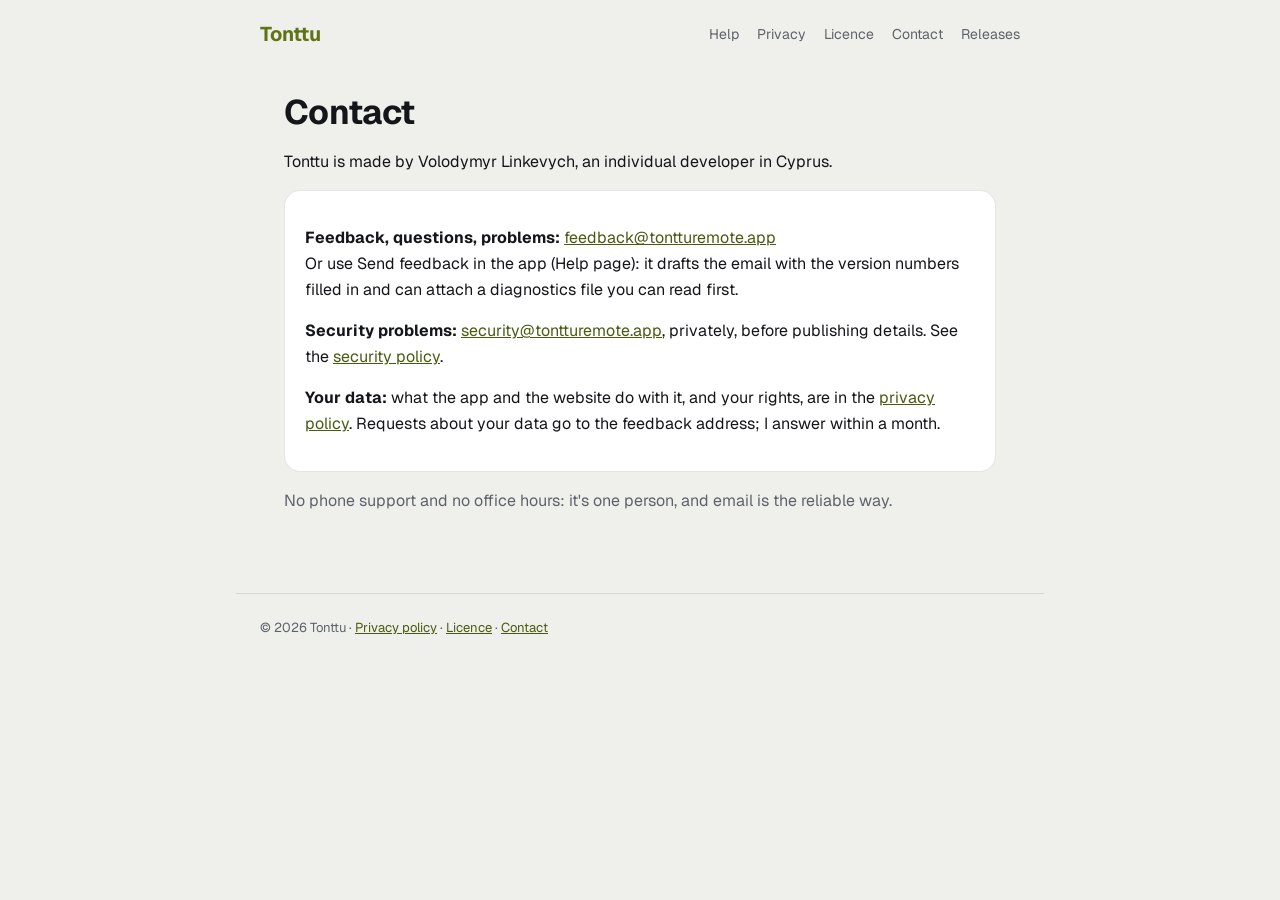
==== contact/index.html @ bc687059 "Update manifest: beta 1.0.1-beta.2" ====
<!doctype html>
<html lang="en">
<head>
<meta charset="utf-8">
<meta name="viewport" content="width=device-width, initial-scale=1">
<meta name="color-scheme" content="dark light">
<title>Contact · Tonttu</title>
<meta name="description" content="Tonttu: Wi-Fi mouse and keyboard for your Windows PC, from your phone or tablet.">
<link rel="stylesheet" href="/desktop/fonts.css">
<style>
  :root { color-scheme: dark; --bg: #0A0B0D; --s1: #15161A; --line: rgba(255,255,255,0.09); --txt: #EDEEF0; --sub: #8B9099; --lime: #C8F135; --link: #C8F135; }
  @media (prefers-color-scheme: light) { :root { color-scheme: light; --bg: #EFEFEB; --s1: #FFFFFF; --line: rgba(0,0,0,0.1); --txt: #15161A; --sub: #5E636B; --lime: #5F7414; --link: #4A5A10; } }
  html, body { margin: 0; background: var(--bg); color: var(--txt); font: 16px/1.6 Geist, "Segoe UI Variable Text", "Segoe UI", system-ui, sans-serif; }
  a { color: var(--link); }
  header { display: flex; align-items: center; justify-content: space-between; gap: 16px; padding: 18px 24px; max-width: 760px; margin: 0 auto; }
  header a.brand { font-weight: 700; font-size: 20px; color: var(--txt); text-decoration: none; }
  header a.brand span { color: var(--lime); }
  nav { display: flex; gap: 18px; flex-wrap: wrap; font-size: 14px; }
  nav a { color: var(--sub); text-decoration: none; }
  nav a:hover { color: var(--txt); }
  main { max-width: 760px; margin: 0 auto; padding: 8px 24px 64px; box-sizing: border-box; }
  h1 { font-size: 34px; line-height: 1.2; letter-spacing: -0.02em; margin: 16px 0 8px; }
  h2 { font-size: 22px; margin: 36px 0 8px; }
  h3 { font-size: 17px; margin: 24px 0 6px; }
  p, li { color: var(--txt); }
  table { border-collapse: collapse; width: 100%; margin: 12px 0; font-size: 15px; }
  th, td { text-align: left; vertical-align: top; padding: 8px 10px; border-bottom: 1px solid var(--line); }
  th { color: var(--sub); font-weight: 600; }
  code { font-family: "Geist Mono", ui-monospace, Consolas, monospace; font-size: 14px; }
  .btn { display: inline-block; padding: 12px 20px; border-radius: 12px; background: var(--lime); color: #0E1206; font-weight: 600; text-decoration: none; }
  .sub { color: var(--sub); }
  .card { background: var(--s1); border: 1px solid var(--line); border-radius: 16px; padding: 18px 20px; margin: 16px 0; }
  footer { max-width: 760px; margin: 0 auto; padding: 24px; color: var(--sub); font-size: 13px; border-top: 1px solid var(--line); }
  @media (max-width: 480px) { h1 { font-size: 28px; } header { flex-direction: column; align-items: flex-start; } }
</style>
</head>
<body>
<header>
  <a class="brand" href="/"><span>Tonttu</span></a>
  <nav><a href="/help">Help</a><a href="/privacy">Privacy</a><a href="/licence">Licence</a><a href="/contact">Contact</a><a href="https://github.com/vlinkevych/TonttuRemote/releases">Releases</a></nav>
</header>
<main>
<h1>Contact</h1>
<p>Tonttu is made by Volodymyr Linkevych, an individual developer in Cyprus.</p>
<div class="card">
  <p><strong>Feedback, questions, problems:</strong> <a href="mailto:feedback@tontturemote.app">feedback@tontturemote.app</a><br>
  Or use Send feedback in the app (Help page): it drafts the email with the version numbers filled in and can attach a diagnostics file you can read first.</p>
  <p><strong>Security problems:</strong> <a href="mailto:security@tontturemote.app">security@tontturemote.app</a>, privately, before publishing details. See the <a href="https://github.com/vlinkevych/TonttuRemote/blob/main/SECURITY.md">security policy</a>.</p>
  <p><strong>Your data:</strong> what the app and the website do with it, and your rights, are in the <a href="/privacy">privacy policy</a>. Requests about your data go to the feedback address; I answer within a month.</p>
</div>
<p class="sub">No phone support and no office hours: it's one person, and email is the reliable way.</p>

</main>
<footer>© 2026 Tonttu · <a href="/privacy">Privacy policy</a> · <a href="/licence">Licence</a> · <a href="/contact">Contact</a></footer>
</body>
</html>
---- desktop/fonts.css ----
/* Geist and Geist Mono (SIL Open Font License, fonts/OFL.txt), served by the app itself. */
@font-face {
  font-family: Geist;
  src: url("/desktop/fonts/Geist.woff2") format("woff2");
  font-weight: 100 900;
  font-display: swap;
}
@font-face {
  font-family: "Geist Mono";
  src: url("/desktop/fonts/GeistMono.woff2") format("woff2");
  font-weight: 100 900;
  font-display: swap;
}
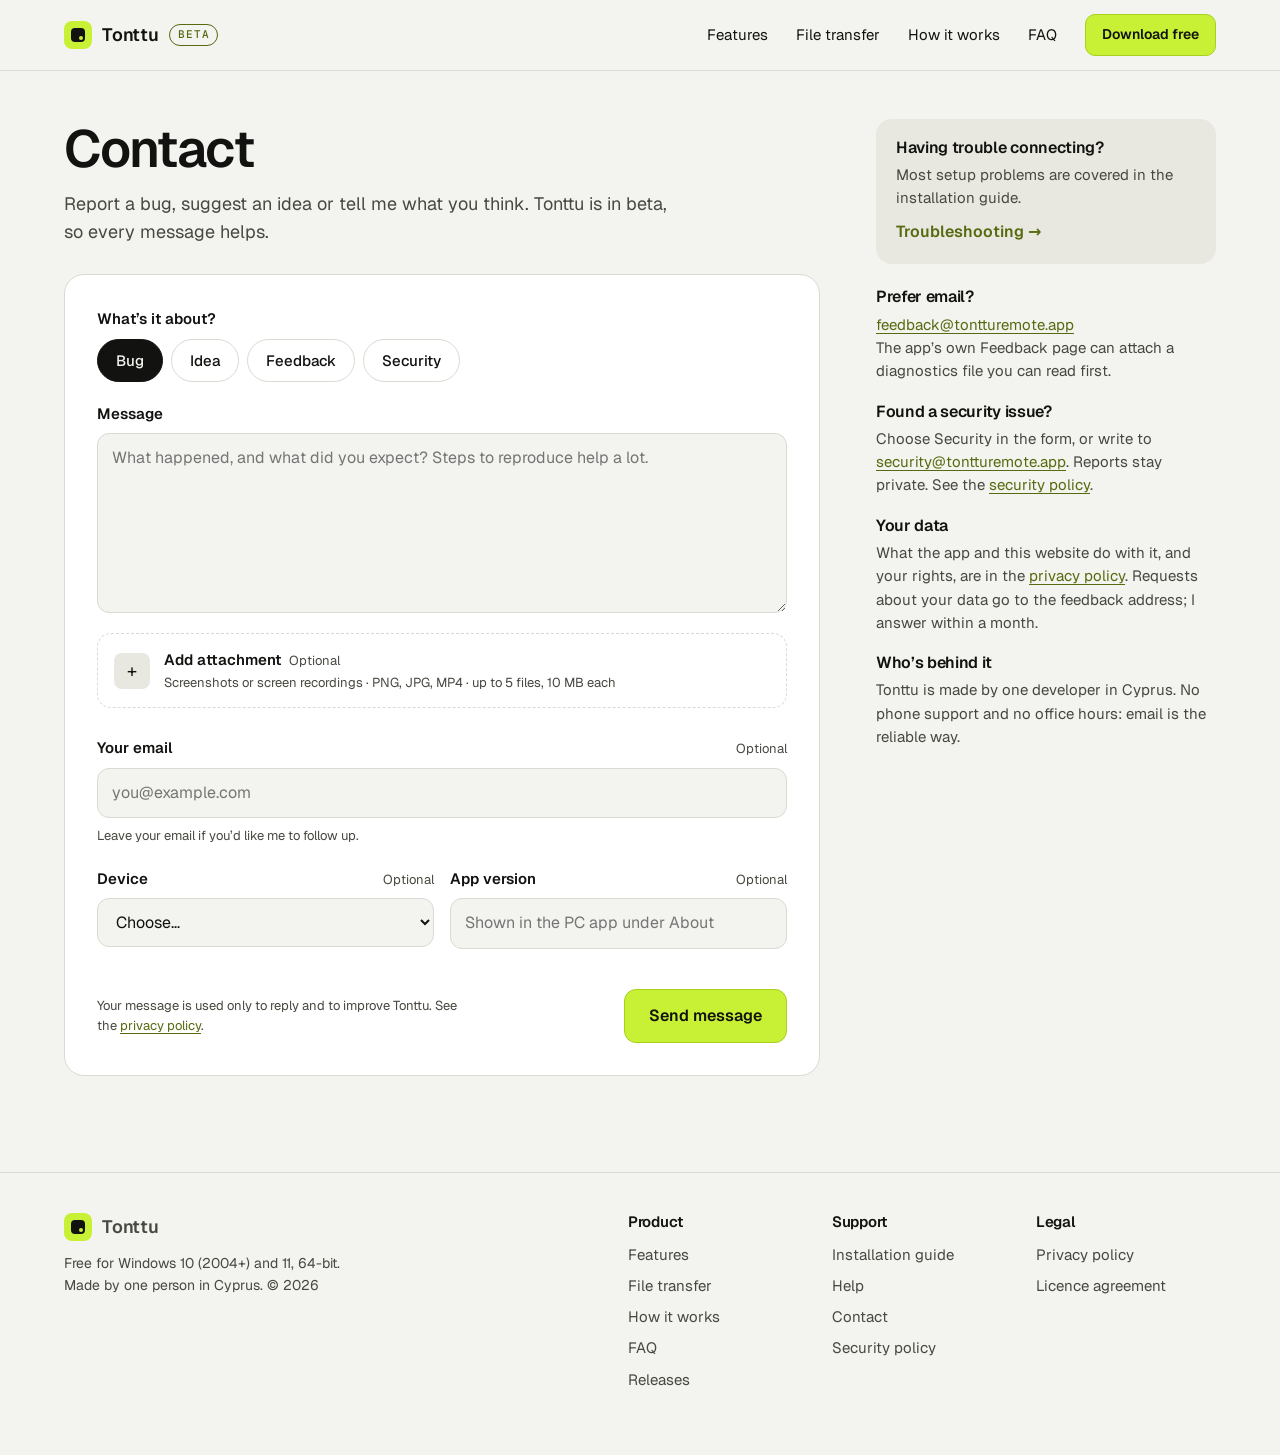
==== commit 0166b8b3: "Update manifest: beta 1.0.1-beta.3" ====
--- a/contact/index.html
+++ b/contact/index.html
@@ -1,56 +1,149 @@
 <!doctype html>
-<html lang="en">
+<html lang="en" data-releases="https://github.com/vlinkevych/TonttuRemote/releases">
 <head>
 <meta charset="utf-8">
 <meta name="viewport" content="width=device-width, initial-scale=1">
-<meta name="color-scheme" content="dark light">
-<title>Contact · Tonttu</title>
-<meta name="description" content="Tonttu: Wi-Fi mouse and keyboard for your Windows PC, from your phone or tablet.">
+<meta name="color-scheme" content="light dark">
+<meta name="theme-color" content="#F3F3EF" media="(prefers-color-scheme: light)">
+<meta name="theme-color" content="#0A0B0D" media="(prefers-color-scheme: dark)">
+<title>Contact | Tonttu</title>
+<meta name="description" content="Report a bug, suggest an idea or send feedback about Tonttu.">
+<link rel="canonical" href="https://tontturemote.app/contact">
+<meta property="og:title" content="Contact | Tonttu">
+<meta property="og:description" content="Report a bug, suggest an idea or send feedback about Tonttu.">
+<meta property="og:url" content="https://tontturemote.app/contact">
+<meta property="og:type" content="website">
+<meta property="og:image" content="https://tontturemote.app/assets/img/pc-connect-light.webp">
+<link rel="icon" href="/favicon.ico" sizes="any">
+<link rel="icon" href="/favicon-32.png" type="image/png" sizes="32x32">
+<link rel="apple-touch-icon" href="/favicon.png">
 <link rel="stylesheet" href="/desktop/fonts.css">
-<style>
-  :root { color-scheme: dark; --bg: #0A0B0D; --s1: #15161A; --line: rgba(255,255,255,0.09); --txt: #EDEEF0; --sub: #8B9099; --lime: #C8F135; --link: #C8F135; }
-  @media (prefers-color-scheme: light) { :root { color-scheme: light; --bg: #EFEFEB; --s1: #FFFFFF; --line: rgba(0,0,0,0.1); --txt: #15161A; --sub: #5E636B; --lime: #5F7414; --link: #4A5A10; } }
-  html, body { margin: 0; background: var(--bg); color: var(--txt); font: 16px/1.6 Geist, "Segoe UI Variable Text", "Segoe UI", system-ui, sans-serif; }
-  a { color: var(--link); }
-  header { display: flex; align-items: center; justify-content: space-between; gap: 16px; padding: 18px 24px; max-width: 760px; margin: 0 auto; }
-  header a.brand { font-weight: 700; font-size: 20px; color: var(--txt); text-decoration: none; }
-  header a.brand span { color: var(--lime); }
-  nav { display: flex; gap: 18px; flex-wrap: wrap; font-size: 14px; }
-  nav a { color: var(--sub); text-decoration: none; }
-  nav a:hover { color: var(--txt); }
-  main { max-width: 760px; margin: 0 auto; padding: 8px 24px 64px; box-sizing: border-box; }
-  h1 { font-size: 34px; line-height: 1.2; letter-spacing: -0.02em; margin: 16px 0 8px; }
-  h2 { font-size: 22px; margin: 36px 0 8px; }
-  h3 { font-size: 17px; margin: 24px 0 6px; }
-  p, li { color: var(--txt); }
-  table { border-collapse: collapse; width: 100%; margin: 12px 0; font-size: 15px; }
-  th, td { text-align: left; vertical-align: top; padding: 8px 10px; border-bottom: 1px solid var(--line); }
-  th { color: var(--sub); font-weight: 600; }
-  code { font-family: "Geist Mono", ui-monospace, Consolas, monospace; font-size: 14px; }
-  .btn { display: inline-block; padding: 12px 20px; border-radius: 12px; background: var(--lime); color: #0E1206; font-weight: 600; text-decoration: none; }
-  .sub { color: var(--sub); }
-  .card { background: var(--s1); border: 1px solid var(--line); border-radius: 16px; padding: 18px 20px; margin: 16px 0; }
-  footer { max-width: 760px; margin: 0 auto; padding: 24px; color: var(--sub); font-size: 13px; border-top: 1px solid var(--line); }
-  @media (max-width: 480px) { h1 { font-size: 28px; } header { flex-direction: column; align-items: flex-start; } }
-</style>
+<link rel="stylesheet" href="/assets/site.css">
 </head>
 <body>
-<header>
-  <a class="brand" href="/"><span>Tonttu</span></a>
-  <nav><a href="/help">Help</a><a href="/privacy">Privacy</a><a href="/licence">Licence</a><a href="/contact">Contact</a><a href="https://github.com/vlinkevych/TonttuRemote/releases">Releases</a></nav>
+<header class="site-header">
+  <div class="wrap">
+    <div class="brand-group"><a class="brand" href="/"><span class="logo"><i></i></span><b>Tonttu</b></a>
+    <a class="beta" href="https://github.com/vlinkevych/TonttuRemote/releases" title="Tonttu is in beta. See the release notes.">BETA</a></div>
+    <button class="nav-toggle" type="button" aria-label="Menu" aria-expanded="false">☰</button>
+    <nav class="site-nav" aria-label="Site">
+      <a href="/#features">Features</a>
+      <a href="/#files">File transfer</a>
+      <a href="/#how">How it works</a>
+      <a href="/#faq">FAQ</a>
+      <a class="btn primary small" href="https://github.com/vlinkevych/TonttuRemote/releases/latest" data-dl-link data-umami-event="download" data-umami-event-place="header">Download free</a>
+    </nav>
+  </div>
 </header>
 <main>
-<h1>Contact</h1>
-<p>Tonttu is made by Volodymyr Linkevych, an individual developer in Cyprus.</p>
-<div class="card">
-  <p><strong>Feedback, questions, problems:</strong> <a href="mailto:feedback@tontturemote.app">feedback@tontturemote.app</a><br>
-  Or use Send feedback in the app (Help page): it drafts the email with the version numbers filled in and can attach a diagnostics file you can read first.</p>
-  <p><strong>Security problems:</strong> <a href="mailto:security@tontturemote.app">security@tontturemote.app</a>, privately, before publishing details. See the <a href="https://github.com/vlinkevych/TonttuRemote/blob/main/SECURITY.md">security policy</a>.</p>
-  <p><strong>Your data:</strong> what the app and the website do with it, and your rights, are in the <a href="/privacy">privacy policy</a>. Requests about your data go to the feedback address; I answer within a month.</p>
+<div class="contact wrap">
+  <div>
+    <h1>Contact</h1>
+    <p class="lead intro">Report a bug, suggest an idea or tell me what you think. Tonttu is in beta, so every message helps.</p>
+    <form class="form" id="contactForm" data-email="feedback@tontturemote.app" data-security="security@tontturemote.app" data-api="https://api.tontturemote.app/contact" novalidate>
+      <div class="field">
+        <span class="lbl">What’s it about?</span>
+        <div class="types">
+          <label><input type="radio" name="type" value="Bug" checked><span>Bug</span></label>
+          <label><input type="radio" name="type" value="Idea"><span>Idea</span></label>
+          <label><input type="radio" name="type" value="Feedback"><span>Feedback</span></label>
+          <label><input type="radio" name="type" value="Security"><span>Security</span></label>
+        </div>
+      </div>
+
+      <div class="field only-feedback" hidden>
+        <span class="lbl">How would you rate Tonttu?</span>
+        <div class="stars" role="radiogroup" aria-label="Rating">
+          <button type="button" data-star="1" aria-label="1 star">★</button><button type="button" data-star="2" aria-label="2 stars">★</button><button type="button" data-star="3" aria-label="3 stars">★</button><button type="button" data-star="4" aria-label="4 stars">★</button><button type="button" data-star="5" aria-label="5 stars">★</button>
+          <span class="star-label hint">Tap a star</span>
+          <input type="hidden" name="rating" value="0">
+        </div>
+        <label class="check"><input type="checkbox" name="allowPublish" value="1"><span>You may publish my feedback on the website as a testimonial.</span></label>
+        <div class="field publish-name" hidden>
+          <label for="publicName">Name to show <span class="opt">Optional</span></label>
+          <input id="publicName" name="publicName" type="text" maxlength="60" placeholder="e.g. Mika, Helsinki">
+          <span class="hint">Leave empty to appear as “Tonttu user”. Your email is never published.</span>
+        </div>
+      </div>
+
+      <div class="note only-security" hidden>Security reports are private and only seen by me. Please include your email so I can follow up, and don’t share the issue publicly until it’s fixed.</div>
+
+      <div class="field">
+        <label for="message">Message</label>
+        <textarea id="message" name="message" required placeholder="What happened, and what did you expect? Steps to reproduce help a lot."></textarea>
+        <span class="hint field-error" hidden>Write a few words so I know what happened.</span>
+      </div>
+
+      <div class="field attach-field">
+        <label class="attach" for="attachments">
+          <span class="plus">+</span>
+          <span class="attach-text"><span class="attach-title">Add attachment <span class="opt">Optional</span></span><span class="hint">Screenshots or screen recordings · PNG, JPG, MP4 · up to 5 files, 10 MB each</span></span>
+          <input id="attachments" name="attachments" type="file" multiple accept="image/png,image/jpeg,video/mp4" class="visually-hidden">
+        </label>
+        <ul class="files" id="fileList"></ul>
+      </div>
+
+      <div class="field">
+        <label for="email">Your email <span class="opt">Optional</span></label>
+        <input id="email" name="email" type="email" autocomplete="email" placeholder="you@example.com">
+        <span class="hint email-hint">Leave your email if you’d like me to follow up.</span>
+      </div>
+      <div class="two">
+        <div class="field">
+          <label for="device">Device <span class="opt">Optional</span></label>
+          <select id="device" name="device"><option value="">Choose…</option><option>iPhone</option><option>iPad</option><option>Android phone</option><option>Android tablet</option><option>Other</option></select>
+        </div>
+        <div class="field">
+          <label for="appVersion">App version <span class="opt">Optional</span></label>
+          <input id="appVersion" name="appVersion" type="text" placeholder="Shown in the PC app under About">
+        </div>
+      </div>
+      <div class="hp" aria-hidden="true"><label>Website <input name="website" type="text" tabindex="-1" autocomplete="off"></label></div>
+      <div class="cf-turnstile" data-sitekey="0x4AAAAAAFz9HMhz06Ytk507" data-size="flexible" data-appearance="interaction-only"></div>
+      <div class="form-state" id="formState" role="status"></div>
+      <div class="foot">
+        <span class="hint">Your message is used only to reply and to improve Tonttu. See the <a href="/privacy">privacy policy</a>.</span>
+        <button class="btn primary" type="submit">Send message</button>
+      </div>
+    </form>
+    <div class="form sent" id="formSent" hidden>
+      <span class="result-check">✓</span>
+      <h2>Thanks, your message is on its way.</h2>
+      <p class="muted" id="sentNote"></p>
+      <button class="btn secondary" type="button" id="sendAnother">Send another message</button>
+    </div>
+  </div>
+  <aside class="aside">
+    <div class="aside-box">
+      <h3>Having trouble connecting?</h3>
+      <p style="margin-bottom:10px">Most setup problems are covered in the installation guide.</p>
+      <a class="link" href="/install#i6">Troubleshooting →</a>
+    </div>
+    <h3>Prefer email?</h3>
+    <p><a href="mailto:feedback@tontturemote.app">feedback@tontturemote.app</a><br>The app’s own Feedback page can attach a diagnostics file you can read first.</p>
+    <h3>Found a security issue?</h3>
+    <p>Choose Security in the form, or write to <a href="mailto:security@tontturemote.app">security@tontturemote.app</a>. Reports stay private. See the <a href="https://github.com/vlinkevych/TonttuRemote/blob/main/SECURITY.md">security policy</a>.</p>
+    <h3>Your data</h3>
+    <p>What the app and this website do with it, and your rights, are in the <a href="/privacy">privacy policy</a>. Requests about your data go to the feedback address; I answer within a month.</p>
+    <h3>Who’s behind it</h3>
+    <p>Tonttu is made by one developer in Cyprus. No phone support and no office hours: email is the reliable way.</p>
+  </aside>
 </div>
-<p class="sub">No phone support and no office hours: it's one person, and email is the reliable way.</p>
 
 </main>
-<footer>© 2026 Tonttu · <a href="/privacy">Privacy policy</a> · <a href="/licence">Licence</a> · <a href="/contact">Contact</a></footer>
+<footer class="site-footer">
+  <div class="wrap">
+    <div class="brand-col">
+      <a class="brand" href="/"><span class="logo"><i></i></span><b>Tonttu</b></a>
+      <p>Free for Windows 10 (2004+) and 11, 64-bit.<br>Made by one person in Cyprus. © 2026</p>
+    </div>
+    <div><h4>Product</h4><ul><li><a href="/#features">Features</a></li><li><a href="/#files">File transfer</a></li><li><a href="/#how">How it works</a></li><li><a href="/#faq">FAQ</a></li><li><a href="https://github.com/vlinkevych/TonttuRemote/releases" data-umami-event="releases-link">Releases</a></li></ul></div>
+    <div><h4>Support</h4><ul><li><a href="/install">Installation guide</a></li><li><a href="/help" data-umami-event="help-link" data-umami-event-place="footer">Help</a></li><li><a href="/contact">Contact</a></li><li><a href="https://github.com/vlinkevych/TonttuRemote/blob/main/SECURITY.md">Security policy</a></li></ul></div>
+    <div><h4>Legal</h4><ul><li><a href="/privacy">Privacy policy</a></li><li><a href="/licence">Licence agreement</a></li></ul></div>
+  </div>
+</footer>
+<script src="/assets/site.js" defer></script>
+
+<script src="https://challenges.cloudflare.com/turnstile/v0/api.js" async defer></script>
 </body>
 </html>
--- a/assets/site.css
+++ b/assets/site.css
@@ -0,0 +1,395 @@
+/* Tonttu website. Tokens from design/website-design (handoff README); theme follows the system. */
+:root {
+  color-scheme: light dark;
+  --bg: #F3F3EF; --surface: #FFFFFF; --ink: #121310; --muted: #474940; --line: #DADAD2; --soft: #E8E8E1;
+  --accent: #566A0F; --lime: #C8F135; --onlime: #121310; --limeEdge: #A9CF1F; --tint: #F5F9E3; --tintEdge: #E2EBBF;
+  --shot: 0 1px 2px rgba(20,22,15,.06), 0 12px 32px -12px rgba(20,22,15,.2);
+  --danger: #B3261E;
+  --sans: Geist, system-ui, -apple-system, "Segoe UI", sans-serif;
+  --mono: "Geist Mono", ui-monospace, Consolas, monospace;
+}
+@media (prefers-color-scheme: dark) {
+  :root {
+    --bg: #0A0B0D; --surface: #131418; --ink: #F0F0EB; --muted: #B6B8B0; --line: #26282D; --soft: #17181C;
+    --accent: #C8F135; --lime: #C8F135; --onlime: #0A0B0D; --limeEdge: #C8F135; --tint: rgba(200,241,53,.06); --tintEdge: rgba(200,241,53,.2);
+    --shot: 0 0 0 1px #26282D, 0 16px 40px -16px rgba(0,0,0,.6);
+    --danger: #FF6B61;
+  }
+}
+
+* { box-sizing: border-box; }
+html { -webkit-text-size-adjust: 100%; text-size-adjust: 100%; scroll-behavior: smooth; }
+body { margin: 0; background: var(--bg); color: var(--ink); font: 16px/1.55 var(--sans); -webkit-font-smoothing: antialiased; }
+a { color: var(--accent); text-underline-offset: 3px; }
+a:hover { color: var(--ink); }
+img { max-width: 100%; height: auto; display: block; }
+h1, h2, h3, h4 { margin: 0; font-weight: 600; letter-spacing: -0.02em; line-height: 1.15; text-wrap: balance; }
+p { margin: 0; }
+ul, ol { margin: 0; padding: 0; list-style: none; }
+button { font: inherit; color: inherit; }
+:focus-visible { outline: 2px solid var(--accent); outline-offset: 3px; border-radius: 6px; }
+.visually-hidden { position: absolute; width: 1px; height: 1px; overflow: hidden; clip: rect(0 0 0 0); white-space: nowrap; }
+
+.wrap { max-width: 1280px; margin: 0 auto; padding: 0 64px; }
+@media (max-width: 900px) { .wrap { padding: 0 24px; } }
+@media (max-width: 480px) { .wrap { padding: 0 16px; } }
+
+/* Type */
+.eyebrow { font: 500 12px/1.4 var(--mono); letter-spacing: .12em; text-transform: uppercase; color: var(--accent); }
+.num { font: 500 13px/1 var(--mono); color: var(--accent); }
+.muted { color: var(--muted); }
+.lead { font-size: 18px; line-height: 1.55; color: var(--muted); }
+.mark { background: var(--lime); color: var(--onlime); padding: 0 .25em; border-radius: 4px; box-decoration-break: clone; -webkit-box-decoration-break: clone; }
+.h-display { font-size: clamp(36px, 5.2vw, 56px); line-height: 1.03; letter-spacing: -0.035em; }
+.h-section { font-size: clamp(30px, 3.6vw, 44px); line-height: 1.08; letter-spacing: -0.03em; }
+.h-card { font-size: clamp(24px, 2.4vw, 28px); line-height: 1.15; }
+.h-feature { font-size: clamp(26px, 2.6vw, 32px); line-height: 1.12; letter-spacing: -0.025em; }
+
+/* Buttons */
+.btn { display: inline-flex; align-items: center; justify-content: center; gap: 8px; padding: 14px 24px; border-radius: 12px; font-weight: 600; font-size: 16px; text-decoration: none; border: 1px solid transparent; cursor: pointer; white-space: nowrap; }
+.btn.primary { background: var(--lime); color: var(--onlime); border-color: var(--limeEdge); }
+.btn.primary:hover { filter: brightness(.96); color: var(--onlime); }
+.btn.secondary { background: var(--surface); color: var(--ink); border-color: var(--line); }
+.btn.secondary:hover { border-color: var(--muted); color: var(--ink); }
+.btn.small { padding: 9px 16px; font-size: 14px; border-radius: 10px; }
+.btn .arrow { font-weight: 500; }
+.link { color: var(--accent); font-weight: 600; text-decoration: none; }
+.link:hover { text-decoration: underline; color: var(--accent); }
+.key { display: inline-block; padding: 1px 8px; border: 1px solid var(--line); background: var(--surface); border-radius: 6px; font-weight: 600; font-size: .95em; }
+
+/* Header */
+.site-header { position: sticky; top: 0; z-index: 20; background: var(--bg); border-bottom: 1px solid var(--line); }
+.site-header .wrap { display: flex; align-items: center; justify-content: space-between; gap: 16px; padding-top: 14px; padding-bottom: 14px; }
+.brand-group { display: flex; align-items: center; gap: 10px; }
+.brand { display: flex; align-items: center; gap: 10px; text-decoration: none; color: var(--ink); }
+.logo { width: 28px; height: 28px; border-radius: 8px; background: var(--lime); display: grid; place-items: center; flex: 0 0 auto; }
+.logo i { width: 14px; height: 14px; border-radius: 4px; background: #121310; position: relative; display: block; }
+.logo i::after { content: ""; position: absolute; right: 2px; bottom: 2px; width: 4px; height: 4px; border-radius: 2px; background: #C8F135; }
+.brand b { font-size: 18px; font-weight: 600; letter-spacing: -0.01em; }
+.beta { font: 500 11px/1.4 var(--mono); letter-spacing: .08em; color: var(--accent); text-decoration: none; border: 1px solid var(--accent); border-radius: 999px; padding: 2px 8px; }
+.beta:hover { background: var(--tint); color: var(--accent); }
+.site-nav { display: flex; align-items: center; gap: 28px; font-size: 15px; white-space: nowrap; }
+.site-nav a { color: var(--ink); text-decoration: none; }
+.site-nav a:hover { color: var(--accent); }
+.nav-toggle { display: none; width: 40px; height: 40px; border: 1px solid var(--line); background: var(--surface); border-radius: 10px; font-size: 20px; line-height: 1; cursor: pointer; }
+@media (max-width: 900px) {
+  .site-nav { display: none; position: absolute; left: 0; right: 0; top: 100%; flex-direction: column; align-items: stretch; gap: 0; background: var(--bg); border-bottom: 1px solid var(--line); padding: 8px 24px 16px; }
+  .site-nav a { padding: 12px 0; border-top: 1px solid var(--line); }
+  .site-nav a.btn { margin-top: 12px; border-top: 0; }
+  .site-header.open .site-nav { display: flex; }
+  .nav-toggle { display: inline-grid; place-items: center; }
+}
+
+/* Hero */
+.hero { display: grid; grid-template-columns: 520px 1fr; gap: 48px; align-items: center; padding-top: 64px; padding-bottom: 72px; }
+.hero-text { display: flex; flex-direction: column; gap: 18px; }
+.hero-text .sub { font-size: clamp(20px, 2.1vw, 24px); font-weight: 500; letter-spacing: -0.015em; }
+.hero-text .lead { font-size: 17px; }
+.hero-text .strong { font-weight: 600; }
+.hero-text .strong + .muted { margin-top: -12px; }
+.cta-row { display: flex; flex-wrap: wrap; gap: 12px; margin-top: 8px; align-items: center; }
+.cta-note { display: none; font-size: 14px; color: var(--muted); }
+.visitor-other .cta-note { display: block; }
+.hero-visual { position: relative; padding-bottom: 32px; min-width: 0; }
+.hero-visual .pc { border-radius: 16px; overflow: hidden; box-shadow: var(--shot); margin-left: 72px; display: block; }
+.hero-visual .phone { position: absolute; left: 0; bottom: 0; width: 30%; max-width: 190px; min-width: 140px; border-radius: 24px; box-shadow: 0 20px 40px -16px rgba(0,0,0,.45); background: #000; padding: 4px; }
+.hero-visual .phone img { border-radius: 20px; }
+.pill { display: inline-flex; align-items: center; gap: 8px; padding: 8px 14px; border-radius: 999px; background: var(--surface); border: 1px solid var(--line); font-size: 14px; font-weight: 500; box-shadow: var(--shot); }
+.pill .dot { width: 8px; height: 8px; border-radius: 50%; background: #4CAF50; }
+.hero-visual .pill { position: absolute; right: 24px; bottom: 56px; }
+@media (max-width: 1000px) { .hero { grid-template-columns: 1fr; gap: 40px; padding-top: 40px; padding-bottom: 56px; } .hero-visual .pc { margin-left: 0; } .hero-visual .pill { bottom: 40px; right: 8px; } }
+
+/* Two cards */
+.cards { display: grid; grid-template-columns: 1fr 1fr; gap: 24px; padding-bottom: 72px; }
+.card { background: var(--surface); border: 1px solid var(--line); border-radius: 20px; padding: 28px 28px 0; display: grid; grid-template-columns: 1fr 180px; gap: 20px; overflow: hidden; color: inherit; text-decoration: none; min-height: 300px; }
+.card:hover { border-color: var(--muted); color: inherit; }
+.card .text { display: flex; flex-direction: column; gap: 12px; padding-bottom: 28px; }
+.card .text h2 { font-size: clamp(22px, 2vw, 26px); line-height: 1.15; }
+.card .text .link { margin-top: auto; }
+.card .shot { align-self: end; background: #000; padding: 4px 4px 0; border-radius: 22px 22px 0 0; }
+.card .shot img { border-radius: 18px 18px 0 0; }
+@media (max-width: 900px) { .cards { grid-template-columns: 1fr; } }
+@media (max-width: 480px) { .card { grid-template-columns: 1fr; padding: 22px 22px 0; } .card .shot { width: 70%; max-width: 220px; justify-self: end; } }
+
+/* Section shells */
+.section { padding: 72px 0; border-top: 1px solid var(--line); }
+.section-head { display: flex; flex-direction: column; gap: 12px; margin-bottom: 40px; }
+.section-head.row { flex-direction: row; justify-content: space-between; align-items: flex-end; gap: 24px; flex-wrap: wrap; }
+.section-head .aside { text-align: right; font-size: 15px; color: var(--muted); display: flex; flex-direction: column; gap: 6px; }
+@media (max-width: 600px) { .section-head .aside { text-align: left; } }
+
+/* Feature blocks */
+.feature { display: grid; grid-template-columns: 1fr 1fr; gap: 48px; align-items: center; padding: 48px 0; border-top: 1px solid var(--line); }
+.feature:first-of-type { border-top: 0; padding-top: 24px; }
+.feature.flip .text { order: 2; } .feature.flip .panel { order: 1; }
+.feature .text { display: flex; flex-direction: column; gap: 14px; }
+.feature .text h3 { font-size: clamp(26px, 2.6vw, 32px); letter-spacing: -0.025em; }
+.feature .text .lead { font-size: 17px; }
+.feature .text ul { display: flex; flex-direction: column; gap: 8px; }
+.feature .text li { padding-left: 18px; position: relative; }
+.feature .text li::before { content: ""; position: absolute; left: 0; top: .62em; width: 6px; height: 6px; border-radius: 50%; background: var(--accent); }
+.feature .text .note { font-size: 15px; color: var(--muted); }
+.panel { background: var(--soft); border-radius: 24px; padding: 32px 32px 0; display: flex; justify-content: center; align-items: flex-start; gap: 16px; max-height: 480px; overflow: hidden; }
+.panel .shot { background: #000; padding: 4px; border-radius: 24px; flex: 0 0 auto; }
+.panel .shot img { border-radius: 20px; }
+.panel .shot.mock { background: none; padding: 0; }
+.panel .shot.mock img { border-radius: 24px; }
+.panel .shot.sm { width: 36%; } .panel .shot.md { width: 42%; } .panel .shot.lg { width: 48%; }
+.panel .shot { margin-top: 36px; } .panel .shot.up { margin-top: 0; }
+.panel.wide .shot { width: 100%; }
+@media (max-width: 900px) { .feature { grid-template-columns: 1fr; gap: 28px; } .feature.flip .text { order: 1; } .feature.flip .panel { order: 2; } .panel { padding: 20px 20px 0; max-height: 360px; } }
+
+/* Compact rows (mic) */
+.row-feature { display: grid; grid-template-columns: 1fr 340px; gap: 40px; align-items: center; padding: 40px 0; border-top: 1px solid var(--line); }
+.row-feature .text { display: flex; gap: 20px; }
+.row-feature .text .num { padding-top: 8px; }
+.row-feature h3 { font-size: 22px; margin-bottom: 8px; }
+.row-feature .mic-shots { display: flex; flex-direction: column; gap: 10px; width: 340px; justify-self: end; }
+.row-feature .mic-shots img { border-radius: 18px; box-shadow: var(--shot); }
+@media (max-width: 700px) { .row-feature { grid-template-columns: 1fr; } .row-feature .mic-shots { justify-self: start; width: 100%; max-width: 340px; } }
+
+/* File transfer block */
+.files-head { display: grid; grid-template-columns: 1.2fr 1fr; gap: 48px; align-items: start; padding-top: 24px; }
+.files-head .text { display: flex; flex-direction: column; gap: 14px; }
+.files-head h3 { font-size: clamp(30px, 3.6vw, 44px); letter-spacing: -0.03em; }
+.files-head .tagline { font-size: clamp(20px, 2.2vw, 26px); font-weight: 600; letter-spacing: -0.02em; }
+.steps { display: flex; flex-direction: column; gap: 10px; }
+.steps li { padding-left: 18px; position: relative; }
+.steps li::before { content: ""; position: absolute; left: 0; top: .62em; width: 6px; height: 6px; border-radius: 50%; background: var(--accent); }
+.files-demo { margin-top: 32px; background: var(--soft); border-radius: 24px; padding: 32px; display: grid; grid-template-columns: 1fr 250px; gap: 32px; align-items: end; overflow: hidden; }
+.files-demo .shot { background: #000; padding: 4px 4px 0; border-radius: 24px 24px 0 0; }
+.files-demo .shot img { border-radius: 20px 20px 0 0; }
+.caption { font-size: 15px; color: var(--muted); margin-top: 16px; }
+.send-row { display: grid; grid-template-columns: 220px 1fr 340px; gap: 40px; align-items: center; padding: 40px 0; margin-top: 32px; border-top: 1px solid var(--line); }
+.send-row .text { display: flex; flex-direction: column; gap: 12px; }
+.send-row .dialog img { border-radius: 14px; box-shadow: var(--shot); }
+.send-row .shot { background: #000; padding: 4px; border-radius: 24px; }
+.send-row .shot img { border-radius: 20px; }
+.send-row h4 { font-size: clamp(22px, 2.4vw, 28px); }
+.wide-note { border-top: 1px solid var(--line); padding-top: 24px; font-size: 16px; color: var(--muted); }
+@media (max-width: 900px) { .files-head { grid-template-columns: 1fr; gap: 24px; } .files-demo { grid-template-columns: 1fr; } .files-demo .shot { width: 60%; max-width: 260px; } .send-row { grid-template-columns: 1fr; gap: 24px; } .send-row .shot { width: 60%; max-width: 240px; } .send-row .dialog { max-width: 420px; } }
+
+/* Explorer mock */
+.explorer { background: #fff; color: #1b1b1b; border-radius: 12px; box-shadow: var(--shot); overflow: hidden; font-size: 13px; font-family: "Segoe UI", var(--sans); }
+.explorer .bar { display: flex; align-items: center; gap: 8px; padding: 8px 12px; border-bottom: 1px solid #e6e6e6; background: #f7f7f7; }
+.explorer .bar .tab { display: inline-flex; align-items: center; gap: 6px; background: #fff; padding: 4px 10px; border-radius: 6px; font-weight: 600; }
+.explorer .bar .win { margin-left: auto; color: #666; letter-spacing: .5em; }
+.explorer .addr { display: flex; gap: 10px; padding: 8px 12px; border-bottom: 1px solid #e6e6e6; }
+.explorer .addr span { flex: 1; background: #f3f3f3; border-radius: 4px; padding: 4px 8px; color: #333; }
+.explorer .addr span.search { flex: 0 0 160px; color: #888; }
+.explorer .body { display: grid; grid-template-columns: 150px 1fr; }
+.explorer .side { padding: 10px 8px; border-right: 1px solid #e6e6e6; display: flex; flex-direction: column; gap: 2px; }
+.explorer .side span { padding: 5px 10px; border-radius: 4px; color: #333; }
+.explorer .side span.on { background: #e8e8e8; font-weight: 600; }
+.explorer table { width: 100%; border-collapse: collapse; }
+.explorer th, .explorer td { text-align: left; padding: 6px 10px; white-space: nowrap; }
+.explorer th { color: #666; font-weight: 400; border-bottom: 1px solid #e6e6e6; }
+.explorer tr.sel td { background: #cce4ff; }
+.explorer td.name { font-weight: 500; }
+.explorer td.name .ic { display: inline-block; width: 14px; height: 12px; border-radius: 2px; margin-right: 8px; vertical-align: -1px; background: #7b7b7b; }
+.explorer td.name .ic.folder { background: #f3c14b; } .explorer td.name .ic.pdf { background: #d9453d; } .explorer td.name .ic.docx { background: #2b6cd4; } .explorer td.name .ic.png { background: #3b9a4a; }
+.explorer td.size { text-align: right; color: #444; }
+.explorer .status { padding: 6px 12px; border-top: 1px solid #e6e6e6; color: #555; font-size: 12px; }
+@media (max-width: 700px) { .explorer .side, .explorer th:nth-child(2), .explorer td:nth-child(2), .explorer .addr .search { display: none; } .explorer .body { grid-template-columns: 1fr; } }
+
+/* Compatibility */
+.compat { background: var(--soft); border-radius: 24px; padding: 40px; display: grid; grid-template-columns: 1fr 1fr; gap: 40px; align-items: center; margin-top: 32px; }
+.compat .text { display: flex; flex-direction: column; gap: 16px; }
+.compat h3 { font-size: clamp(26px, 2.6vw, 32px); letter-spacing: -0.025em; }
+.chips { display: flex; flex-wrap: wrap; gap: 8px; }
+.chips span { background: var(--surface); border: 1px solid var(--line); border-radius: 999px; padding: 6px 14px; font-size: 14px; font-weight: 500; }
+.compat .shot.ipad { background: none; padding: 0; }
+.compat .shot.ipad img { border-radius: 28px; box-shadow: 0 24px 48px -20px rgba(0,0,0,.5); }
+@media (max-width: 900px) { .compat { grid-template-columns: 1fr; padding: 24px; } }
+
+/* How it works */
+.how { display: grid; grid-template-columns: repeat(3, 1fr); gap: 20px; }
+.how .step { display: flex; flex-direction: column; gap: 16px; }
+.how .frame { background: var(--soft); border-radius: 20px; height: 270px; display: flex; align-items: flex-start; justify-content: center; overflow: hidden; padding: 28px 28px 0; }
+.how .frame img { width: 100%; height: auto; border-radius: 12px 12px 0 0; box-shadow: var(--shot); }
+.how .frame picture { display: contents; }
+.how .frame img.pc { height: 100%; object-fit: cover; object-position: top left; }
+.how .frame img.qr { width: 56%; }
+.how .frame img.phone { width: 44%; border-radius: 22px 22px 0 0; }
+.how .step-text { display: flex; gap: 12px; }
+.how h3 { font-size: 18px; margin-bottom: 6px; }
+.how p { color: var(--muted); font-size: 15px; }
+@media (max-width: 900px) { .how { grid-template-columns: 1fr; } .how .frame { height: 240px; } .how .frame img.qr { width: 46%; } .how .frame img.phone { width: 36%; } }
+
+/* Privacy */
+.privacy { display: grid; grid-template-columns: repeat(4, 1fr); gap: 24px; }
+.privacy div { border-top: 2px solid var(--ink); padding-top: 16px; }
+.privacy h3 { font-size: 17px; margin-bottom: 6px; }
+.privacy p { color: var(--muted); font-size: 15px; }
+@media (max-width: 900px) { .privacy { grid-template-columns: 1fr 1fr; } }
+@media (max-width: 480px) { .privacy { grid-template-columns: 1fr; } }
+
+.setup-row { display: flex; justify-content: space-between; align-items: center; gap: 32px; padding: 40px 0; border-top: 1px solid var(--line); border-bottom: 1px solid var(--line); margin-top: 56px; }
+.setup-row h2 { font-size: 26px; margin-bottom: 8px; }
+.setup-row p { color: var(--muted); max-width: 620px; }
+@media (max-width: 700px) { .setup-row { flex-direction: column; align-items: flex-start; } }
+
+/* FAQ */
+.faq { display: grid; grid-template-columns: 1fr 1fr; gap: 0 48px; }
+.faq details { border-top: 1px solid var(--line); }
+.faq details:nth-child(1), .faq details:nth-child(2) { border-top: 1px solid var(--line); }
+.faq summary { list-style: none; cursor: pointer; display: flex; justify-content: space-between; align-items: center; gap: 16px; padding: 16px 0; }
+.faq summary::-webkit-details-marker { display: none; }
+.faq summary h3 { font-size: 17px; font-weight: 500; letter-spacing: 0; }
+.faq summary::after { content: "+"; font-size: 22px; color: var(--muted); flex: 0 0 auto; line-height: 1; }
+.faq details[open] summary::after { content: "–"; }
+.faq .answer { color: var(--muted); padding: 0 32px 18px 0; }
+@media (max-width: 900px) { .faq { grid-template-columns: 1fr; } }
+
+/* CTA */
+.cta { background: #121310; color: #F0F0EB; border-radius: 24px; padding: 48px; display: flex; justify-content: space-between; align-items: center; gap: 40px; margin-top: 72px; }
+.cta h2 { font-size: clamp(28px, 3.4vw, 40px); letter-spacing: -0.03em; margin-bottom: 10px; }
+.cta p { color: #B6B8B0; max-width: 640px; }
+.cta .side { display: flex; flex-direction: column; align-items: center; gap: 8px; flex: 0 0 auto; }
+.cta .side .muted { color: #B6B8B0; font-size: 13px; }
+.cta .btn.primary { background: #C8F135; color: #121310; border-color: #C8F135; }
+@media (max-width: 800px) { .cta { flex-direction: column; align-items: flex-start; padding: 32px; } .cta .side { align-items: flex-start; } }
+
+/* Footer */
+.site-footer { border-top: 1px solid var(--line); margin-top: 72px; padding: 40px 0 56px; font-size: 15px; }
+.site-footer .wrap { display: grid; grid-template-columns: 1fr repeat(3, 180px); gap: 24px; }
+.site-footer .brand-col { display: flex; flex-direction: column; gap: 12px; align-items: flex-start; }
+.site-footer .brand-col p { color: var(--muted); font-size: 14px; }
+.site-footer h4 { font-size: 15px; margin-bottom: 12px; }
+.site-footer li { margin: 0 0 8px; }
+.site-footer a { color: var(--muted); text-decoration: none; }
+.site-footer a:hover { color: var(--ink); }
+@media (max-width: 900px) { .site-footer .wrap { grid-template-columns: 1fr 1fr; } .site-footer .brand-col { grid-column: 1 / -1; } }
+
+/* Install guide */
+.guide { display: grid; grid-template-columns: 240px 1fr; gap: 60px; padding-top: 48px; padding-bottom: 24px; }
+.toc { position: sticky; top: 88px; align-self: start; display: flex; flex-direction: column; gap: 4px; }
+.toc .eyebrow { margin-bottom: 8px; }
+.toc a { display: flex; gap: 10px; padding: 8px 12px; border-left: 2px solid var(--line); color: var(--muted); text-decoration: none; font-size: 15px; }
+.toc a .num { color: var(--muted); }
+.toc a:hover, .toc a.on { color: var(--ink); border-left-color: var(--accent); }
+.guide-main { display: flex; flex-direction: column; gap: 0; min-width: 0; max-width: 760px; }
+.beta-note { display: flex; gap: 14px; align-items: flex-start; background: var(--tint); border: 1px solid var(--tintEdge); border-radius: 16px; padding: 18px 20px; margin: 4px 0 8px; }
+.beta-note .beta { margin-top: 3px; }
+.beta-note div { display: flex; flex-direction: column; gap: 4px; font-size: 15px; }
+.beta-note span { color: var(--muted); }
+.gstep .figure.uac { background: linear-gradient(160deg, #3b3a4a, #5a3b4f); }
+.dl-banner { display: none; justify-content: space-between; align-items: center; gap: 16px; background: var(--lime); color: #121310; border-radius: 14px; padding: 16px 20px; margin-bottom: 28px; }
+.dl-banner.show { display: flex; }
+.dl-banner b { display: block; }
+.dl-banner small { font-size: 14px; }
+.dl-banner a { color: #121310; font-weight: 600; white-space: nowrap; }
+.guide-main h1 { font-size: clamp(32px, 4.2vw, 48px); letter-spacing: -0.03em; margin-bottom: 16px; }
+.guide-main > .lead { margin-bottom: 24px; }
+.gstep { padding: 40px 0; border-top: 1px solid var(--line); display: flex; flex-direction: column; gap: 16px; }
+.gstep h2 { font-size: 28px; display: flex; align-items: baseline; gap: 14px; }
+.gstep h2 .tag { font: 500 12px/1 var(--sans); color: var(--muted); border: 1px solid var(--line); border-radius: 999px; padding: 5px 10px; letter-spacing: 0; }
+.gstep p, .gstep li { color: var(--muted); }
+.gstep p strong, .gstep li strong { color: var(--ink); }
+.gstep .figure { background: var(--soft); border-radius: 20px; padding: 32px; display: flex; justify-content: center; }
+.gstep .figure img { max-width: 100%; border-radius: 12px; box-shadow: var(--shot); }
+.gstep .figure img.dialog { max-width: 420px; }
+.gstep .figure.pc img { max-width: 640px; }
+.nsteps { display: flex; flex-direction: column; gap: 10px; counter-reset: s; }
+.nsteps li { position: relative; padding-left: 28px; }
+.nsteps li::before { counter-increment: s; content: counter(s); position: absolute; left: 0; top: 2px; font: 500 13px/1.5 var(--mono); color: var(--accent); }
+.seg { display: inline-flex; background: var(--soft); border-radius: 12px; padding: 4px; gap: 4px; align-self: flex-start; }
+.seg button { border: 0; background: transparent; padding: 8px 18px; border-radius: 9px; font-weight: 600; font-size: 14px; color: var(--muted); cursor: pointer; }
+.seg button.on { background: var(--surface); color: var(--ink); box-shadow: var(--shot); }
+.tabpane { display: none; } .tabpane.on { display: flex; flex-direction: column; gap: 10px; }
+.figure.tabpane.on { flex-direction: row; }
+.gstep .figure.tabpane:not(.on) { display: none; }
+.trouble details { border-top: 1px solid var(--line); }
+.trouble details:last-of-type { border-bottom: 1px solid var(--line); }
+.trouble summary { list-style: none; cursor: pointer; display: flex; justify-content: space-between; align-items: center; gap: 16px; padding: 16px 0; font-weight: 600; }
+.trouble summary::-webkit-details-marker { display: none; }
+.trouble summary::after { content: "+"; font-size: 22px; font-weight: 400; color: var(--muted); line-height: 1; }
+.trouble details[open] summary::after { content: "–"; }
+.trouble ul { display: flex; flex-direction: column; gap: 8px; padding: 0 0 18px; }
+.trouble li { padding-left: 18px; position: relative; color: var(--muted); }
+.trouble li::before { content: ""; position: absolute; left: 0; top: .62em; width: 6px; height: 6px; border-radius: 50%; background: var(--accent); }
+.warn-steps { display: grid; grid-template-columns: repeat(3, 1fr); gap: 16px; background: var(--soft); border-radius: 20px; padding: 24px; }
+.warn-steps figure { margin: 0; display: flex; flex-direction: column; gap: 10px; }
+.warn-steps img { border-radius: 18px; box-shadow: var(--shot); }
+.warn-steps figcaption { display: flex; gap: 8px; align-items: baseline; font-size: 14px; color: var(--muted); }
+@media (max-width: 700px) { .warn-steps { grid-template-columns: 1fr; padding: 16px; } .warn-steps img { max-width: 260px; } }
+.smartscreen { width: 420px; max-width: 100%; background: #0078D4; color: #fff; padding: 28px 32px; border-radius: 4px; font-family: "Segoe UI", var(--sans); box-shadow: var(--shot); display: flex; flex-direction: column; gap: 14px; }
+.smartscreen .ss-title { font-size: 22px; font-weight: 600; }
+.smartscreen p { font-size: 13px; line-height: 1.45; color: #e8f1fb; }
+.smartscreen .ss-link .mark { background: rgba(200,241,53,.9); }
+.smartscreen .ss-app { color: #cfe3f7; }
+.smartscreen .ss-buttons { display: flex; justify-content: flex-end; gap: 10px; margin-top: 8px; }
+.smartscreen .ss-btn { padding: 8px 20px; font-size: 13px; border-radius: 3px; }
+.smartscreen .ss-primary { background: #fff; color: #0b2a4a; }
+.provisional { font: 500 10px/1 var(--mono); letter-spacing: .1em; color: var(--muted); border: 1px solid var(--line); border-radius: 999px; padding: 4px 8px; align-self: flex-start; }
+@media (max-width: 900px) { .guide { grid-template-columns: 1fr; gap: 24px; padding-top: 24px; } .toc { position: static; flex-direction: row; flex-wrap: wrap; } .toc .eyebrow { width: 100%; } .toc a { border-left: 0; border: 1px solid var(--line); border-radius: 999px; padding: 6px 12px; font-size: 13px; } .gstep .figure { padding: 16px; } }
+
+/* Contact */
+.contact { display: grid; grid-template-columns: 1fr 340px; gap: 56px; padding-top: 48px; padding-bottom: 24px; align-items: start; }
+.contact h1 { font-size: clamp(36px, 4.6vw, 52px); letter-spacing: -0.03em; margin-bottom: 12px; }
+.contact .intro { margin-bottom: 28px; max-width: 620px; }
+.form { background: var(--surface); border: 1px solid var(--line); border-radius: 20px; padding: 32px; display: flex; flex-direction: column; gap: 20px; }
+.form label, .form .lbl { font-weight: 600; font-size: 15px; display: flex; justify-content: space-between; align-items: baseline; }
+.form label .opt, .form .lbl .opt { font-weight: 400; font-size: 13px; color: var(--muted); }
+.form .field { display: flex; flex-direction: column; gap: 8px; }
+.form .hint { font-size: 13px; color: var(--muted); }
+.form input, .form select, .form textarea { font: inherit; color: var(--ink); background: var(--bg); border: 1px solid var(--line); border-radius: 12px; padding: 12px 14px; width: 100%; }
+.form textarea { min-height: 180px; resize: vertical; }
+.form .attach { display: flex; justify-content: flex-start; align-items: center; gap: 14px; padding: 14px 16px; border: 1px dashed var(--line); border-radius: 14px; cursor: pointer; font-weight: 400; }
+.form .attach:hover { border-color: var(--muted); }
+.form .attach .plus { width: 36px; height: 36px; border-radius: 8px; background: var(--soft); display: grid; place-items: center; font-size: 18px; flex: 0 0 auto; }
+.form .attach-text { display: flex; flex-direction: column; gap: 2px; }
+.form .attach-title { font-weight: 600; font-size: 15px; display: flex; gap: 8px; align-items: baseline; }
+.form .files { list-style: none; margin: 0; padding: 0; display: flex; flex-direction: column; gap: 6px; }
+.form .files li { display: flex; align-items: center; gap: 10px; font-size: 14px; padding: 8px 12px; background: var(--soft); border-radius: 10px; }
+.form .files .name { flex: 1; min-width: 0; overflow: hidden; text-overflow: ellipsis; white-space: nowrap; }
+.form .files .size { color: var(--muted); font-size: 13px; }
+.form .files button { border: 0; background: transparent; cursor: pointer; color: var(--muted); font-size: 14px; padding: 2px 6px; }
+.form .files button:hover { color: var(--ink); }
+.form .stars { display: flex; align-items: center; gap: 2px; }
+.form .stars button { border: 0; background: transparent; font-size: 28px; line-height: 1; color: var(--line); cursor: pointer; padding: 2px; }
+.form .stars button.on { color: #E3B505; }
+.form .stars .star-label { margin-left: 10px; }
+[hidden] { display: none !important; }
+.form .check { display: flex; justify-content: flex-start; align-items: flex-start; gap: 10px; font-weight: 400; font-size: 15px; cursor: pointer; }
+.form .check input { width: 18px; height: 18px; margin-top: 2px; flex: 0 0 auto; }
+.form .only-feedback { gap: 14px; }
+.form .note { background: var(--tint); border: 1px solid var(--tintEdge); border-radius: 14px; padding: 14px 18px; font-size: 15px; }
+.form .field-error { color: var(--danger); }
+.form.sent { align-items: flex-start; gap: 12px; }
+.form.sent h2 { font-size: 24px; }
+.result-check { width: 48px; height: 48px; border-radius: 50%; background: var(--lime); color: var(--onlime); display: grid; place-items: center; font-size: 22px; font-weight: 700; }
+.form .cf-turnstile { min-height: 0; }
+.form input:focus, .form select:focus, .form textarea:focus { outline: 2px solid var(--accent); outline-offset: 0; border-color: transparent; }
+.form .two { display: grid; grid-template-columns: 1fr 1fr; gap: 16px; }
+.form .types { display: flex; flex-wrap: wrap; gap: 8px; }
+.form .types label { cursor: pointer; }
+.form .types input { position: absolute; opacity: 0; width: 0; height: 0; }
+.form .types span { display: inline-block; padding: 9px 18px; border-radius: 999px; border: 1px solid var(--line); background: var(--surface); font-weight: 500; }
+.form .types input:checked + span { background: var(--ink); color: var(--bg); border-color: var(--ink); }
+.form .types input:focus-visible + span { outline: 2px solid var(--accent); outline-offset: 2px; }
+.form .foot { display: flex; justify-content: space-between; align-items: center; gap: 24px; flex-wrap: wrap; }
+.form .foot .hint { max-width: 380px; }
+.form .hp { position: absolute; left: -9999px; }
+.form-state { display: none; border-radius: 14px; padding: 16px 18px; background: var(--tint); border: 1px solid var(--tintEdge); }
+.form-state.show { display: block; }
+.form-state.error { background: transparent; border-color: var(--danger); color: var(--danger); }
+.aside-box { background: var(--soft); border-radius: 16px; padding: 20px; margin-bottom: 24px; }
+.aside-box h3, .aside h3 { font-size: 16px; margin-bottom: 6px; }
+.aside p { color: var(--muted); font-size: 15px; margin-bottom: 20px; }
+@media (max-width: 900px) { .contact { grid-template-columns: 1fr; gap: 32px; } .form { padding: 22px; } .form .two { grid-template-columns: 1fr; } }
+
+/* Legal and plain pages */
+.doc { max-width: calc(760px + 128px); padding-top: 40px; padding-bottom: 24px; }
+.doc h1 { font-size: clamp(32px, 4.2vw, 44px); letter-spacing: -0.03em; margin-bottom: 20px; }
+.doc h2 { font-size: 24px; margin: 36px 0 10px; }
+.doc h3 { font-size: 18px; margin: 24px 0 8px; }
+.doc p, .doc li { margin: 0 0 12px; color: var(--ink); }
+.doc ul, .doc ol { padding-left: 22px; margin-bottom: 12px; }
+.doc ul { list-style: disc; } .doc ol { list-style: decimal; }
+.doc table { border-collapse: collapse; width: 100%; margin: 12px 0 20px; font-size: 15px; }
+.doc th, .doc td { text-align: left; vertical-align: top; padding: 8px 10px; border-bottom: 1px solid var(--line); }
+.doc th { color: var(--muted); font-weight: 600; }
+.doc code { font-family: var(--mono); font-size: 14px; }
+.doc blockquote { margin: 0 0 12px; padding-left: 16px; border-left: 2px solid var(--line); color: var(--muted); }
+.doc hr { border: 0; border-top: 1px solid var(--line); margin: 28px 0; }
